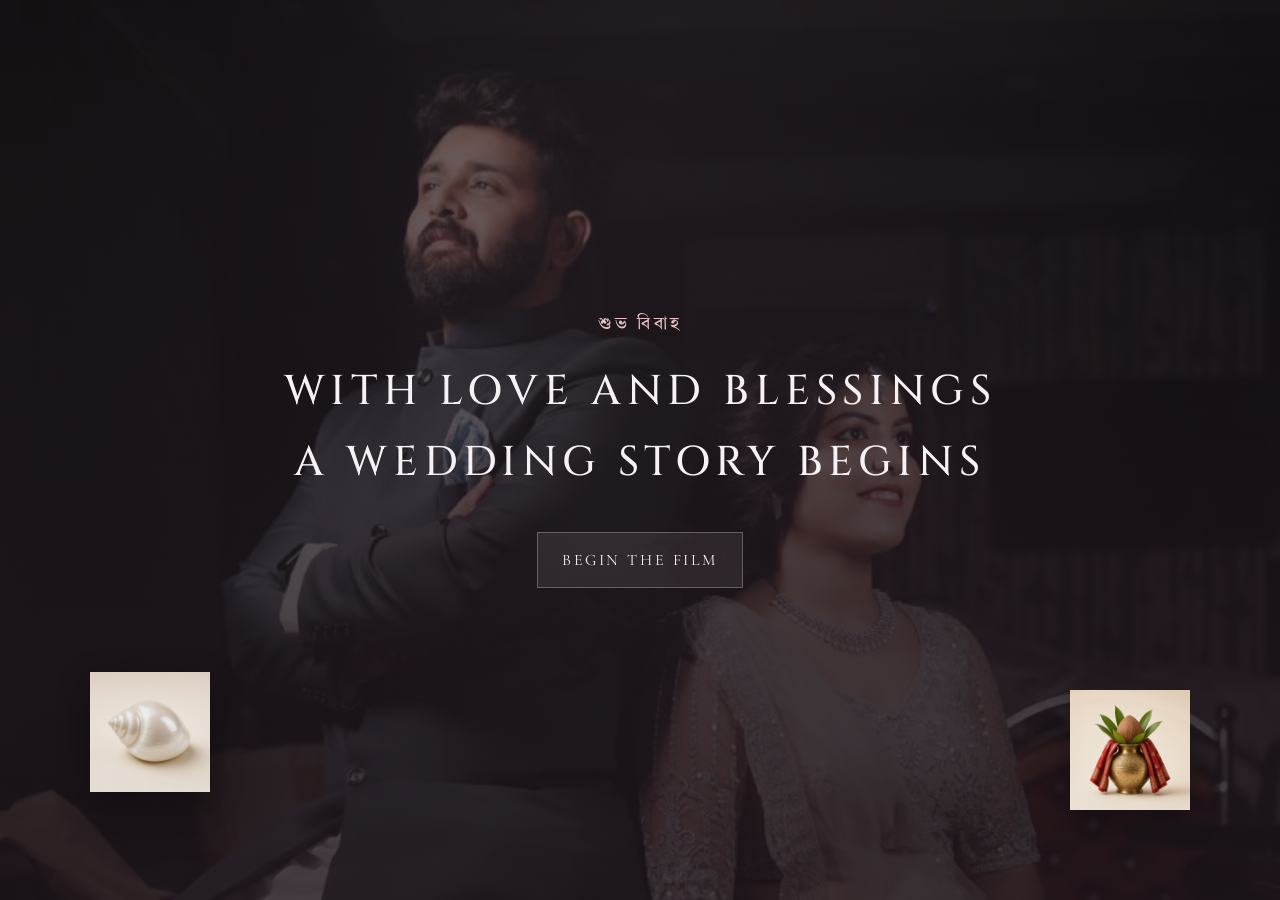
==== index.html @ e7b7a232 "Keep faces clear and start wedding music after the first tap." ====
<!doctype html>
<html lang="bn">
  <head>
    <meta charset="UTF-8" />
    <meta name="viewport" content="width=device-width, initial-scale=1.0" />
    <meta name="theme-color" content="#2a1b28" />
    <title>Wedding Invitation - Sudeshna & Arkit</title>
    <meta
      name="description"
      content="A digital wedding invitation celebrating Sudeshna and Arkit on Saturday, 5 December 2026 at Lalita Banquet, Kolkata."
    />
    <meta property="og:type" content="website" />
    <meta property="og:title" content="Wedding Invitation - Sudeshna & Arkit" />
    <meta
      property="og:description"
      content="A beautiful digital wedding invitation celebrating Sudeshna and Arkit."
    />
    <link rel="canonical" href="https://sudeshna-arkit.vercel.app/" />
    <meta property="og:url" content="https://sudeshna-arkit.vercel.app/" />
    <meta property="og:image" content="https://sudeshna-arkit.vercel.app/assets/og.jpg" />
    <meta property="og:image:width" content="1200" />
    <meta property="og:image:height" content="630" />
    <meta property="og:image:alt" content="Sudeshna and Arkit wedding invitation, 5 December 2026" />
    <meta name="twitter:card" content="summary_large_image" />
    <meta name="twitter:title" content="Wedding Invitation - Sudeshna & Arkit" />
    <meta
      name="twitter:description"
      content="A beautiful digital wedding invitation celebrating Sudeshna and Arkit."
    />
    <meta name="twitter:image" content="https://sudeshna-arkit.vercel.app/assets/og.jpg" />
    <link rel="icon" href="assets/favicon.svg" type="image/svg+xml" />
    <link rel="apple-touch-icon" href="assets/og.jpg" />
    <link rel="preload" href="assets/couple-formal.jpeg" as="image" />
    <link rel="stylesheet" href="styles.css" />
  </head>
  <body>
    <a class="skip-link" href="#downloads">Skip to downloads</a>

    <div class="grain" aria-hidden="true"></div>

    <section class="gate" id="gate" aria-label="Open the wedding invitation">
      <div class="gate-veil" aria-hidden="true"></div>
      <img class="gate-motif gate-shankha" src="assets/motif-shankha.png" alt="" />
      <img class="gate-motif gate-kalash" src="assets/motif-kalash.png" alt="" />
      <div class="gate-copy">
        <p class="whisper">শুভ বিবাহ</p>
        <p class="gate-line" id="gate-line-1">With love and blessings</p>
        <p class="gate-line" id="gate-line-2">A wedding story begins</p>
        <button class="seal" id="enter" type="button">
          <span>Begin the film</span>
        </button>
      </div>
    </section>

    <div class="music-dock" id="music-dock" hidden>
      <div class="music-screen" aria-hidden="true">
        <div id="yt-audio"></div>
        <div class="music-cover">
          <img src="assets/motif-shankha.png" alt="" />
          <span>Wedding music</span>
        </div>
      </div>
      <button class="music-toggle" id="music-toggle" type="button">Music on</button>
    </div>

    <main id="story" hidden>
      <section class="film" id="film" aria-label="Wedding cinema">
        <img class="film-alpana film-alpana-l" src="assets/motif-alpana.png" alt="" />
        <img class="film-alpana film-alpana-r" src="assets/motif-alpana.png" alt="" />

        <article class="shot" data-duration="6500">
          <div class="shot-media focus-faces">
            <img src="assets/couple-formal.jpeg" alt="Sudeshna and Arkit in a formal portrait" />
            <span class="gloss" aria-hidden="true"></span>
          </div>
          <aside class="caption">
            <p class="reveal kicker">শুভ বিবাহ</p>
            <p class="reveal delay-1 display-venue">A wedding story</p>
          </aside>
        </article>

        <article class="shot" data-duration="7000">
          <div class="shot-media focus-faces ken-left">
            <img src="assets/couple-formal.jpeg" alt="The bride Sudeshna" />
            <span class="gloss" aria-hidden="true"></span>
          </div>
          <aside class="caption">
            <p class="reveal kicker">The bride</p>
            <p class="reveal delay-1 script-line">Sudeshna</p>
            <p class="reveal delay-2 bn-name">কন্যা · সুদেষ্ণা</p>
          </aside>
        </article>

        <article class="shot" data-duration="7000">
          <div class="shot-media focus-faces ken-right">
            <img src="assets/couple-formal.jpeg" alt="The groom Arkit" />
            <span class="gloss" aria-hidden="true"></span>
          </div>
          <aside class="caption">
            <img class="caption-motif" src="assets/motif-topor.png" alt="" />
            <p class="reveal kicker">The groom</p>
            <p class="reveal delay-1 script-line">Arkit</p>
            <p class="reveal delay-2 bn-name">বর · আরকিত</p>
          </aside>
        </article>

        <article class="shot" data-duration="7500">
          <div class="shot-media focus-hands ken-up">
            <img src="assets/rings.jpeg" alt="Sudeshna and Arkit holding their rings" />
            <span class="gloss" aria-hidden="true"></span>
          </div>
          <aside class="caption">
            <p class="reveal kicker">Parents of the bride</p>
            <p class="reveal delay-1 cast-name">Mr. Sukhen Dutta</p>
            <p class="reveal delay-2 cast-name">Mrs. Krishna Dutta</p>
            <p class="reveal delay-3 bn-name">কন্যার পিতামাতা · শ্রী সুখেন দত্ত ও শ্রীমতি কৃষ্ণা দত্ত</p>
          </aside>
        </article>

        <article class="shot" data-duration="7500">
          <div class="shot-media focus-pair">
            <img src="assets/couple-palace.jpeg" alt="Sudeshna and Arkit at Mysore Palace" />
            <span class="gloss" aria-hidden="true"></span>
          </div>
          <aside class="caption">
            <p class="reveal kicker">Parents of the groom</p>
            <p class="reveal delay-1 cast-name">Mr. Swapan Kumar Bhandari</p>
            <p class="reveal delay-2 cast-name">Mrs. Sima Bhandari</p>
            <p class="reveal delay-3 bn-name">বরের পিতামাতা · শ্রী স্বপন কুমার ভাণ্ডারী ও শ্রীমতি সীমা ভাণ্ডারী</p>
          </aside>
        </article>

        <article class="shot" data-duration="7000">
          <div class="shot-media focus-hands ken-left">
            <img src="assets/rings.jpeg" alt="Wedding rings" />
            <span class="gloss" aria-hidden="true"></span>
          </div>
          <aside class="caption">
            <p class="reveal kicker">Wedding invitation</p>
            <p class="reveal delay-1 script-line">Sudeshna</p>
            <p class="reveal delay-2 soft-amp">weds</p>
            <p class="reveal delay-3 script-line">Arkit</p>
          </aside>
        </article>

        <article class="shot" data-duration="6500">
          <div class="shot-media focus-pair ken-up">
            <img src="assets/couple-palace.jpeg" alt="Sudeshna and Arkit" />
            <span class="gloss" aria-hidden="true"></span>
          </div>
          <aside class="caption">
            <p class="reveal display-date">5 December 2026</p>
            <p class="reveal delay-1 day-time">Saturday · 7 PM onwards</p>
            <p class="reveal delay-2 bn-name">শনিবার · সন্ধ্যা ৭টা হইতে</p>
          </aside>
        </article>

        <article class="shot" data-duration="6500">
          <div class="shot-media focus-pair ken-right">
            <img src="assets/couple-payana.jpeg" alt="Sudeshna and Arkit at Payana" />
            <span class="gloss" aria-hidden="true"></span>
          </div>
          <aside class="caption">
            <p class="reveal display-venue">Lalita Banquet</p>
            <p class="reveal delay-1 bn-name">ললিতা ব্যাংকোয়েট</p>
            <p class="reveal delay-2 address">97, Keshab Chandra Sen Street, Kolkata 700009</p>
          </aside>
        </article>

        <article class="shot" data-duration="6500">
          <div class="shot-media focus-faces">
            <img src="assets/couple-formal.jpeg" alt="Sudeshna and Arkit" />
            <span class="gloss" aria-hidden="true"></span>
          </div>
          <aside class="caption">
            <p class="reveal script-line">Sudeshna &amp; Arkit</p>
            <p class="reveal delay-1 kicker">With love and blessings</p>
          </aside>
        </article>
      </section>

      <section class="motifs" aria-label="Bengali wedding symbols">
        <figure>
          <img src="assets/motif-kalash.png" alt="Wedding kalash" />
          <figcaption>ঘট</figcaption>
        </figure>
        <figure>
          <img src="assets/motif-topor.png" alt="Groom topor" />
          <figcaption>টোপর</figcaption>
        </figure>
        <figure>
          <img src="assets/motif-shankha.png" alt="Shankha" />
          <figcaption>শঙ্খ ও উলু</figcaption>
        </figure>
        <figure>
          <img src="assets/motif-alpana.png" alt="Alpana" />
          <figcaption>আলপনা</figcaption>
        </figure>
      </section>

      <section class="card-scene" id="invitation-bn">
        <div class="paper">
          <img class="banarasi banarasi-top" src="assets/motif-banarasi.png" alt="" />
          <img class="banarasi banarasi-bottom" src="assets/motif-banarasi.png" alt="" />
          <img class="flora flora-tl" src="assets/motif-alpana.png" alt="" />
          <img class="flora flora-tr" src="assets/motif-alpana.png" alt="" />
          <img class="paper-kalash" src="assets/motif-kalash.png" alt="" />
          <p class="paper-kicker">সস্নেহ নিমন্ত্রণ</p>
          <p class="paper-script">সুদেষ্ণা</p>
          <p class="paper-weds">এবং</p>
          <p class="paper-script">আরকিত</p>
          <img class="flora-break" src="assets/floral-divider.png" alt="" />
          <p class="paper-line">শ্রী সুখেন দত্ত ও শ্রীমতি কৃষ্ণা দত্ত তাঁহাদের কন্যার শুভ বিবাহে</p>
          <p class="paper-date">৫ ডিসেম্বর ২০২৬</p>
          <p class="paper-meta">শনিবার · সন্ধ্যা ৭টা হইতে</p>
          <p class="paper-venue">ললিতা ব্যাংকোয়েট</p>
          <address class="paper-address">
            ৯৭, কেশব চন্দ্র সেন স্ট্রিট<br />
            কলকাতা ৭০০০০৯
          </address>
        </div>
      </section>

      <section class="card-scene card-scene-en" id="invitation">
        <div class="paper">
          <img class="banarasi banarasi-top" src="assets/motif-banarasi.png" alt="" />
          <img class="banarasi banarasi-bottom" src="assets/motif-banarasi.png" alt="" />
          <img class="flora flora-tl" src="assets/motif-alpana.png" alt="" />
          <img class="flora flora-tr" src="assets/motif-alpana.png" alt="" />
          <img class="paper-kalash" src="assets/motif-kalash.png" alt="" />
          <p class="paper-kicker">Wedding invitation</p>
          <p class="paper-script">Sudeshna</p>
          <p class="paper-weds">weds</p>
          <p class="paper-script">Arkit</p>
          <img class="flora-break" src="assets/floral-divider.png" alt="" />
          <p class="paper-line">Mr. Sukhen Dutta and Mrs. Krishna Dutta request the pleasure of your presence</p>
          <p class="paper-date">5 December 2026</p>
          <p class="paper-meta">Saturday · 7 PM onwards</p>
          <p class="paper-venue">Lalita Banquet</p>
          <address class="paper-address">
            97, Keshab Chandra Sen Street<br />
            Kolkata 700009<br />
            <span>Keshab Chandra Sen Street and Amherst Street Crossing</span>
          </address>
        </div>
      </section>

      <section class="family" id="family">
        <p class="family-lead">
          Mr. Sukhen Dutta and Mrs. Krishna Dutta cordially request the pleasure of your gracious presence and blessings on the auspicious occasion of the wedding ceremony of their daughter
        </p>
        <p class="family-names">Sudeshna</p>
        <p class="family-with">with</p>
        <p class="family-names">Arkit</p>
        <p class="family-parents">son of Mr. Swapan Kumar Bhandari and Mrs. Sima Bhandari</p>
        <div class="family-contacts">
          <a href="tel:+919830576245">9830576245</a>
          <a href="tel:+916291939895">6291939895</a>
        </div>
        <a
          class="map-link"
          href="https://www.google.com/maps/search/?api=1&query=Lalita+Banquet%2C+97+Keshab+Chandra+Sen+Street%2C+Kolkata+700009"
          target="_blank"
          rel="noreferrer"
        >
          Open directions
        </a>
      </section>

      <section class="closing" id="downloads">
        <p class="whisper">আপনাদের আশীর্বাদই আমাদের প্রার্থনা</p>
        <h2>Sudeshna &amp; Arkit</h2>
        <p class="closing-line">With love and blessings</p>
        <div class="download-row">
          <button class="seal" id="download-pdf" type="button"><span>Download PDF card</span></button>
          <button class="seal seal-solid" id="download-mp4" type="button"><span>Download MP4 film</span></button>
        </div>
        <p class="status" id="download-status" aria-live="polite"></p>
      </section>
    </main>

    <script src="config.js"></script>
    <script src="app.js"></script>
    <script src="https://www.youtube.com/iframe_api"></script>
  </body>
</html>
---- styles.css ----
@font-face {
  font-family: "Cormorant Garamond";
  src: url("assets/fonts/cormorant-400.woff2") format("woff2");
  font-weight: 400;
  font-style: normal;
  font-display: swap;
}

@font-face {
  font-family: "Cormorant Garamond";
  src: url("assets/fonts/cormorant-600.woff2") format("woff2");
  font-weight: 600;
  font-style: normal;
  font-display: swap;
}

@font-face {
  font-family: "Cinzel";
  src: url("assets/fonts/cinzel-500.woff2") format("woff2");
  font-weight: 500;
  font-style: normal;
  font-display: swap;
}

@font-face {
  font-family: "Allura";
  src: url("assets/fonts/allura-400.woff2") format("woff2");
  font-weight: 400;
  font-style: normal;
  font-display: swap;
}

@font-face {
  font-family: "Tiro Bangla";
  src: url("assets/fonts/tiro-bangla.woff2") format("woff2");
  font-weight: 400;
  font-style: normal;
  font-display: swap;
}

:root {
  --ivory: #f7f1f6;
  --paper: #fbf6f8;
  --lilac: #c4a8c2;
  --plum: #2a1b28;
  --ink: #3a2438;
  --rose: #8d5968;
  --mist: #efe2ec;
  --gold: #c4a26a;
  --serif: "Cormorant Garamond", "Palatino Linotype", Palatino, serif;
  --display: "Cinzel", var(--serif);
  --script: "Allura", "Segoe Script", cursive;
  --bengali: "Tiro Bangla", "Nirmala UI", "Noto Serif Bengali", serif;
  --ease: cubic-bezier(0.22, 1, 0.36, 1);
}

* { box-sizing: border-box; }

html { scroll-behavior: smooth; }

body {
  margin: 0;
  background: var(--plum);
  color: var(--ivory);
  font-family: var(--serif);
  line-height: 1.5;
}

img { max-width: 100%; }

button { font: inherit; }

.skip-link {
  position: fixed;
  z-index: 40;
  top: 1rem;
  left: 1rem;
  transform: translateY(-180%);
  padding: 0.6rem 0.9rem;
  background: var(--paper);
  color: var(--plum);
}

.skip-link:focus { transform: none; }

.music-dock {
  position: fixed;
  z-index: 22;
  left: 1rem;
  bottom: 1rem;
  width: 13.75rem;
}

.music-screen {
  position: relative;
  height: 4.6rem;
  overflow: hidden;
  background: #160f15;
}

.music-screen iframe,
#yt-audio {
  width: 220px;
  height: 124px;
}

.music-cover {
  position: absolute;
  inset: 0;
  display: flex;
  align-items: center;
  gap: 0.55rem;
  padding: 0 0.8rem;
  background: #21151f;
  color: var(--ivory);
  font-family: var(--display);
  font-size: 0.62rem;
  letter-spacing: 0.14em;
  text-transform: uppercase;
}

.music-cover img { width: 1.7rem; }

.film::before,
.film::after {
  position: absolute;
  z-index: 3;
  right: 0;
  left: 0;
  height: 4vh;
  background: #110b10;
  content: "";
}

.film::before { top: 0; }
.film::after { display: none; }

.film-alpana {
  position: absolute;
  z-index: 4;
  top: 4vh;
  width: min(22vw, 8.5rem);
  opacity: 0.55;
  pointer-events: none;
}

.film-alpana-l { left: 0; }
.film-alpana-r { right: 0; transform: scaleX(-1); }

.grain {
  position: fixed;
  z-index: 16;
  inset: 0;
  pointer-events: none;
  opacity: 0.07;
  background-image: url("data:image/svg+xml,%3Csvg viewBox='0 0 180 180' xmlns='http://www.w3.org/2000/svg'%3E%3Cfilter id='n'%3E%3CfeTurbulence type='fractalNoise' baseFrequency='.85' numOctaves='3' stitchTiles='stitch'/%3E%3C/filter%3E%3Crect width='100%25' height='100%25' filter='url(%23n)'/%3E%3C/svg%3E");
}

.gate {
  position: fixed;
  inset: 0;
  z-index: 30;
  display: grid;
  place-items: center;
  overflow: hidden;
  background: #21151f;
}

.gate-veil {
  position: absolute;
  inset: 0;
  background:
    radial-gradient(ellipse at 50% 20%, rgb(196 168 194 / 0.16), transparent 36rem),
    url("assets/couple-formal.jpeg") center 18% / cover no-repeat;
  filter: saturate(0.7);
  transform: scale(1.08);
  animation: gate-drift 22s var(--ease) infinite alternate;
}

.gate-veil::after {
  position: absolute;
  inset: 0;
  background: linear-gradient(180deg, rgb(33 21 31 / 0.55), rgb(33 21 31 / 0.82) 70%);
  content: "";
}

.gate-copy {
  position: relative;
  z-index: 1;
  padding: 2rem 1.25rem;
  text-align: center;
}

.whisper {
  margin: 0 0 1.4rem;
  color: #e7c3c8;
  font-family: var(--bengali);
  font-size: 1.05rem;
  letter-spacing: 0.18em;
}

.gate-line {
  margin: 0;
  opacity: 0;
  font-family: var(--display);
  font-size: clamp(1.35rem, 5vw, 2.6rem);
  font-weight: 500;
  letter-spacing: 0.14em;
  text-transform: uppercase;
  transform: translateY(18px);
  animation: rise 1.6s var(--ease) forwards;
}

.gate-motif {
  position: absolute;
  z-index: 1;
  width: min(18vw, 7.5rem);
  opacity: 0.92;
  filter: drop-shadow(0 10px 18px rgb(0 0 0 / 0.35));
}

.gate-shankha { left: 7%; bottom: 12%; }
.gate-kalash { right: 7%; bottom: 10%; }

#gate-line-2 {
  margin-top: 0.55rem;
  animation-delay: 0.7s;
}

.seal {
  display: inline-flex;
  margin-top: 2.4rem;
  padding: 0.95rem 1.5rem;
  border: 1px solid rgb(247 241 246 / 0.28);
  background: rgb(247 241 246 / 0.08);
  color: var(--ivory);
  cursor: pointer;
  letter-spacing: 0.16em;
  text-transform: uppercase;
  transition: transform 280ms var(--ease), background 280ms var(--ease);
}

.seal:hover { background: rgb(247 241 246 / 0.16); transform: translateY(-2px); }
.seal:active { transform: scale(0.98); }

.gate.is-away {
  pointer-events: none;
  animation: fade-out 900ms var(--ease) forwards;
}

.music-toggle {
  width: 100%;
  border: 1px solid rgb(196 162 106 / 0.35);
  border-top: 0;
  background: #2a1b28;
  color: var(--ivory);
  cursor: pointer;
  font-family: var(--display);
  font-size: 0.68rem;
  letter-spacing: 0.14em;
  padding: 0.55rem 0.75rem;
  text-transform: uppercase;
}

.film {
  position: relative;
  min-height: 100dvh;
  overflow: hidden;
  background: #110b10;
}

.shot {
  position: absolute;
  inset: 0;
  display: flex;
  flex-direction: column;
  opacity: 0;
  visibility: hidden;
  transition: opacity 1.1s var(--ease), visibility 1.1s var(--ease);
}

.shot.is-on {
  opacity: 1;
  visibility: visible;
}

.shot-media {
  position: relative;
  flex: 1 1 auto;
  min-height: 0;
}

.shot-media img {
  position: absolute;
  inset: 0;
  width: 100%;
  height: 100%;
}

.shot-media img {
  object-fit: cover;
  transform: scale(1.06);
  filter: contrast(1.12) saturate(1.18) brightness(1.06);
}

.focus-faces img { object-position: center 12%; }
.focus-pair img { object-position: center 18%; }
.focus-hands img { object-position: center 42%; }

.shot.is-on .shot-media img {
  animation: ken 9s var(--ease) forwards;
}

.shot.is-on .ken-left img { animation-name: ken-left; }
.shot.is-on .ken-right img { animation-name: ken-right; }
.shot.is-on .ken-up img { animation-name: ken-up; }

.gloss {
  position: absolute;
  inset: 0;
  pointer-events: none;
  background:
    linear-gradient(180deg, rgb(255 255 255 / 0.16), transparent 28%, transparent 58%, rgb(12 6 10 / 0.55)),
    linear-gradient(115deg, transparent 38%, rgb(255 255 255 / 0.2) 47%, transparent 56%);
  mix-blend-mode: soft-light;
}

.shot.is-on .gloss {
  animation: sheen 7s var(--ease) both;
}

.caption {
  position: relative;
  z-index: 5;
  flex: 0 0 auto;
  width: 100%;
  max-width: none;
  margin: 0;
  padding: 1rem 1.25rem 1.2rem;
  border: 0;
  border-top: 1px solid rgb(196 162 106 / 0.35);
  background: #140d12;
  text-align: center;
}

.caption-motif {
  display: block;
  width: 3.2rem;
  margin: 0 auto 0.35rem;
}

.kicker,
.day-time,
.address,
.soft-amp {
  margin: 0;
  letter-spacing: 0.22em;
  text-transform: uppercase;
}

.kicker {
  font-family: var(--display);
  font-size: 0.68rem;
  color: var(--gold);
}
.soft-amp { margin: 0.4rem 0; font-size: 0.8rem; color: #e7c3c8; }
.day-time { margin-top: 0.55rem; font-size: 1rem; }
.address { margin-top: 0.4rem; font-size: 0.95rem; }

.names {
  display: grid;
  gap: 0.15rem;
  margin: 0.8rem 0 0;
  font-weight: 400;
  line-height: 1.15;
}

.names i {
  color: #e7c3c8;
  font-style: normal;
  font-size: 1.4rem;
}

.script,
.script-line {
  font-family: var(--script);
  font-size: clamp(2.4rem, 8vw, 4.2rem);
  letter-spacing: 0.02em;
  line-height: 1.15;
}

.script-line { margin: 0.15rem 0 0; }

.bn-name {
  margin: 0.45rem 0 0;
  font-family: var(--bengali);
  font-size: clamp(1.1rem, 3vw, 1.45rem);
  letter-spacing: 0.06em;
}

.cast-name {
  margin: 0.35rem 0 0;
  font-family: var(--display);
  font-size: clamp(1rem, 2.8vw, 1.35rem);
  letter-spacing: 0.04em;
}

.card-scene-en { padding-top: 0; }

.download-row {
  display: flex;
  flex-wrap: wrap;
  justify-content: center;
  gap: 0.8rem;
}

.seal-solid {
  background: var(--ivory);
  color: var(--plum);
  border-color: var(--ivory);
}

.letter {
  display: inline-block;
  opacity: 0;
  filter: blur(8px);
  transform: translateY(12px);
}

.shot.is-on .letter {
  animation: letter-in 900ms var(--ease) forwards;
}

.display-date,
.display-venue {
  margin: 0;
  font-family: var(--display);
  font-size: clamp(1.35rem, 4.4vw, 2.15rem);
  letter-spacing: 0.14em;
  text-transform: uppercase;
}

.motifs {
  display: grid;
  grid-template-columns: repeat(4, minmax(0, 1fr));
  gap: 1rem;
  max-width: 52rem;
  margin: 0 auto;
  padding: 3rem 1.25rem 1rem;
  background: var(--ivory);
  text-align: center;
}

.motifs figure { margin: 0; }
.motifs img { width: min(100%, 7.5rem); filter: drop-shadow(0 10px 16px rgb(58 36 56 / 0.12)); }
.motifs figcaption {
  margin-top: 0.4rem;
  font-family: var(--bengali);
  color: var(--ink);
}

.reveal {
  opacity: 0;
  filter: blur(10px);
  transform: translateY(22px) scale(0.98);
}

.shot.is-on .reveal {
  animation: text-in 1.15s var(--ease) forwards;
}

.delay-1 { animation-delay: 0.45s !important; }
.delay-2 { animation-delay: 0.85s !important; }
.delay-3 { animation-delay: 1.2s !important; }

.card-scene {
  display: grid;
  place-items: center;
  padding: 5rem 1rem;
  background:
    radial-gradient(circle at 20% 0%, rgb(196 168 194 / 0.22), transparent 24rem),
    var(--ivory);
}

.paper {
  position: relative;
  width: min(42rem, 100%);
  overflow: hidden;
  padding: clamp(5.2rem, 10vw, 6.8rem) 1.6rem 4.4rem;
  border: 1px solid rgb(196 162 106 / 0.45);
  background: var(--paper);
  box-shadow: 0 30px 80px rgb(42 27 40 / 0.12);
  color: var(--ink);
  text-align: center;
}

.banarasi {
  position: absolute;
  right: 0;
  left: 0;
  height: 2.4rem;
  object-fit: cover;
  pointer-events: none;
}

.banarasi-top { top: 0; }
.banarasi-bottom { bottom: 0; transform: scaleY(-1); }

.paper-kalash {
  display: block;
  width: 4.4rem;
  margin: 0.2rem auto 0.6rem;
}

.flora {
  position: absolute;
  width: min(38vw, 13rem);
  opacity: 0.92;
  pointer-events: none;
}

.flora-tl { top: 0; left: 0; }
.flora-tr { top: 0; right: 0; transform: scaleX(-1); }
.flora-bl { bottom: 0; left: 0; transform: scaleY(-1); }
.flora-br { right: 0; bottom: 0; transform: scale(-1); }

.flora-break {
  display: block;
  width: min(18rem, 70%);
  margin: 1.1rem auto 1.4rem;
}

.paper-kicker,
.paper-weds,
.paper-line,
.paper-meta {
  margin: 0;
  letter-spacing: 0.22em;
  text-transform: uppercase;
}

.paper-kicker {
  color: var(--rose);
  font-family: var(--bengali);
  font-size: 1rem;
  letter-spacing: 0.12em;
  text-transform: none;
}
.paper-script {
  margin: 0.35rem 0 0;
  font-family: var(--bengali);
  font-size: clamp(2.4rem, 8vw, 3.8rem);
  line-height: 1.2;
}

.card-scene-en .paper-kicker,
.card-scene-en .paper-script {
  font-family: var(--display);
}

.card-scene-en .paper-script {
  font-family: var(--script);
  font-size: clamp(3rem, 10vw, 4.8rem);
}
.paper-weds { margin: 0.2rem 0; color: var(--rose); font-size: 0.78rem; }
.paper-line { color: #6d5368; font-size: 0.78rem; }
.paper-date {
  margin: 1.3rem 0 0.35rem;
  font-size: clamp(1.5rem, 4vw, 2.1rem);
  letter-spacing: 0.16em;
  text-transform: uppercase;
}
.paper-meta { color: #6d5368; font-size: 0.82rem; }
.paper-venue {
  margin: 1.6rem 0 0.35rem;
  font-size: clamp(1.6rem, 4vw, 2.2rem);
}
.paper-address {
  margin: 0;
  color: #6d5368;
  font-style: normal;
  font-size: 1rem;
}
.paper-address span { display: block; margin-top: 0.35rem; font-size: 0.85rem; }

#invitation-bn .paper-line,
#invitation-bn .paper-date,
#invitation-bn .paper-meta,
#invitation-bn .paper-venue,
#invitation-bn .paper-address {
  font-family: var(--bengali);
  letter-spacing: 0.03em;
  text-transform: none;
}

.family,
.closing {
  padding: 5.5rem 1.25rem;
  text-align: center;
}

.family {
  background: #f3e8f0;
  color: var(--ink);
}

.family-lead,
.family-parents {
  max-width: 38rem;
  margin: 0 auto;
  color: #5c4458;
  font-size: 1.12rem;
}

.family-names {
  margin: 1rem 0 0;
  font-family: var(--script);
  font-size: clamp(2.8rem, 8vw, 4.4rem);
}

.family-with {
  margin: 0.2rem 0 0;
  letter-spacing: 0.2em;
  text-transform: uppercase;
  font-size: 0.78rem;
  color: var(--rose);
}

.family-parents { margin-top: 1.1rem; }

.family-contacts {
  display: flex;
  justify-content: center;
  gap: 1.4rem;
  margin-top: 1.8rem;
}

.family-contacts a,
.map-link {
  color: var(--ink);
  letter-spacing: 0.08em;
}

.map-link { display: inline-block; margin-top: 1.1rem; }

.closing {
  min-height: 70dvh;
  background: #21151f;
}

.closing h2 {
  margin: 0.4rem 0 0.6rem;
  font-family: var(--script);
  font-size: clamp(3rem, 10vw, 5rem);
  font-weight: 400;
}

.closing-line {
  letter-spacing: 0.2em;
  text-transform: uppercase;
  font-size: 0.8rem;
  color: #e7c3c8;
}

.status {
  min-height: 1.2rem;
  color: rgb(247 241 246 / 0.62);
  font-size: 0.85rem;
}

@keyframes rise {
  to { opacity: 1; transform: none; }
}

@keyframes fade-out {
  to { opacity: 0; visibility: hidden; }
}

@keyframes gate-drift {
  to { transform: scale(1.16) translate3d(0, -2%, 0); }
}

@keyframes ken {
  to { transform: scale(1.2) translate3d(0, -3%, 0); }
}

@keyframes ken-left {
  to { transform: scale(1.18) translate3d(-4%, 0, 0); }
}

@keyframes ken-right {
  to { transform: scale(1.18) translate3d(4%, 0, 0); }
}

@keyframes ken-up {
  to { transform: scale(1.16) translate3d(0, -3%, 0); }
}

@keyframes sheen {
  from { opacity: 0.55; }
  to { opacity: 1; }
}

@keyframes text-in {
  to { opacity: 1; filter: none; transform: none; }
}

@keyframes letter-in {
  to { opacity: 1; filter: none; transform: none; }
}

@media (max-width: 720px) {
  .caption { padding: 0.85rem 0.9rem; }
  .music-dock { left: 0.7rem; bottom: 0.7rem; width: 12rem; }
  .script-line { font-size: clamp(2rem, 10vw, 3rem); }
  .motifs { grid-template-columns: repeat(2, minmax(0, 1fr)); }
  .paper { padding-top: 4.6rem; }
  .family-contacts { flex-direction: column; gap: 0.45rem; }
  .gate-motif { width: 4.6rem; }
}

@media (prefers-reduced-motion: reduce) {
  *, *::before, *::after {
    animation: none !important;
    transition: none !important;
  }
  .reveal, .gate-line, .letter { opacity: 1; filter: none; transform: none; }
  .shot-media img { transform: none; }
}
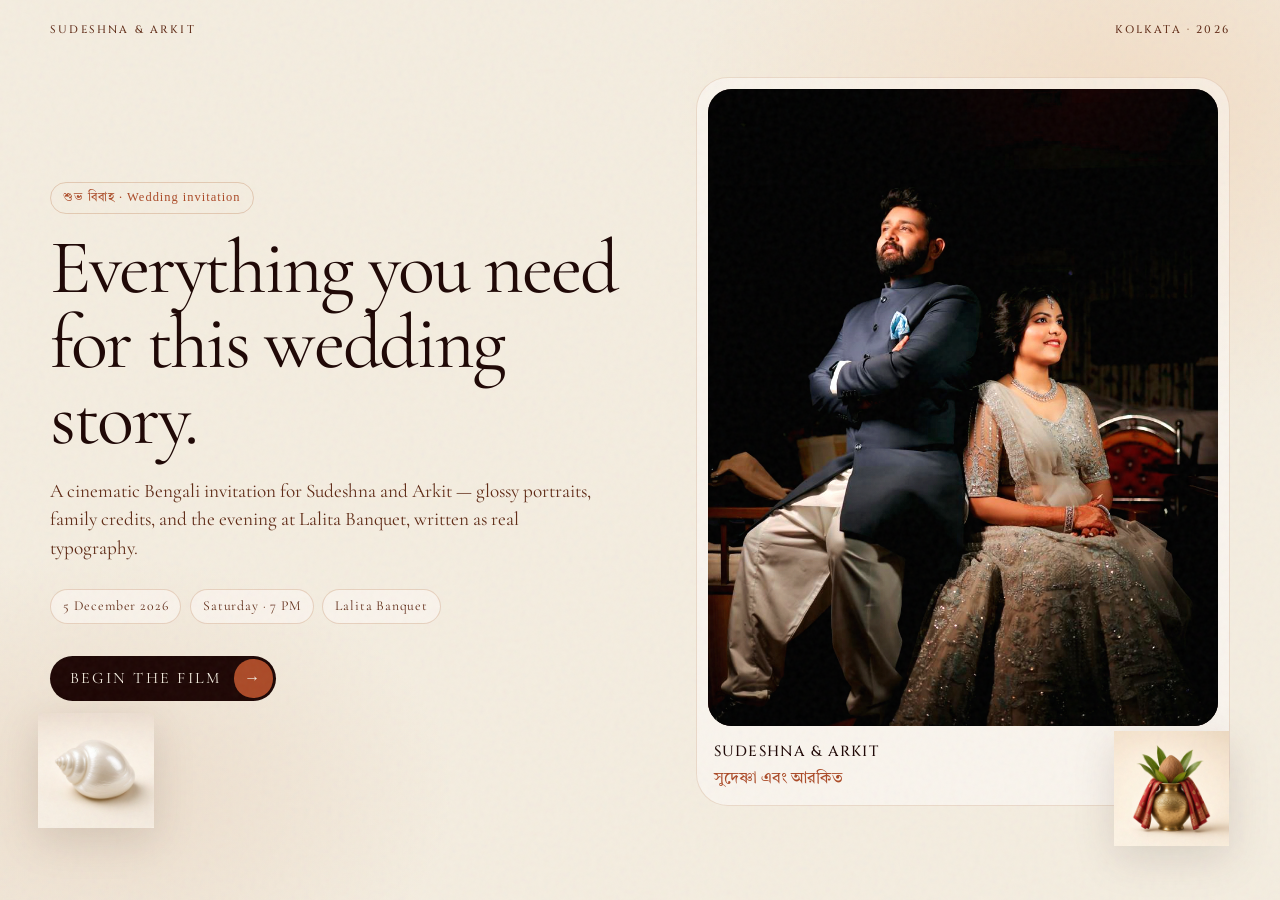
==== commit c36a6d34: "﻿Restore the bilingual invitation PDF from the couple photos and card wording. The site now uses the" ====
--- a/index.html
+++ b/index.html
@@ -3,31 +3,31 @@
   <head>
     <meta charset="UTF-8" />
     <meta name="viewport" content="width=device-width, initial-scale=1.0" />
-    <meta name="theme-color" content="#2a1b28" />
-    <title>Wedding Invitation - Sudeshna & Arkit</title>
+    <meta name="theme-color" content="#1D0604" />
+    <title>Wedding Invitation — Sudeshna & Arkit</title>
     <meta
       name="description"
       content="A digital wedding invitation celebrating Sudeshna and Arkit on Saturday, 5 December 2026 at Lalita Banquet, Kolkata."
     />
     <meta property="og:type" content="website" />
-    <meta property="og:title" content="Wedding Invitation - Sudeshna & Arkit" />
+    <meta property="og:title" content="Wedding Invitation — Sudeshna & Arkit" />
     <meta
       property="og:description"
-      content="A beautiful digital wedding invitation celebrating Sudeshna and Arkit."
+      content="Sudeshna weds Arkit. Saturday, 5 December 2026, 7 PM onwards at Lalita Banquet, Kolkata."
     />
     <link rel="canonical" href="https://sudeshna-arkit.vercel.app/" />
     <meta property="og:url" content="https://sudeshna-arkit.vercel.app/" />
-    <meta property="og:image" content="https://sudeshna-arkit.vercel.app/assets/og.jpg" />
+    <meta property="og:image" content="https://sudeshna-arkit.vercel.app/assets/og.jpg?v=3" />
     <meta property="og:image:width" content="1200" />
     <meta property="og:image:height" content="630" />
     <meta property="og:image:alt" content="Sudeshna and Arkit wedding invitation, 5 December 2026" />
     <meta name="twitter:card" content="summary_large_image" />
-    <meta name="twitter:title" content="Wedding Invitation - Sudeshna & Arkit" />
+    <meta name="twitter:title" content="Wedding Invitation — Sudeshna & Arkit" />
     <meta
       name="twitter:description"
-      content="A beautiful digital wedding invitation celebrating Sudeshna and Arkit."
+      content="Sudeshna weds Arkit. Saturday, 5 December 2026 at Lalita Banquet, Kolkata."
     />
-    <meta name="twitter:image" content="https://sudeshna-arkit.vercel.app/assets/og.jpg" />
+    <meta name="twitter:image" content="https://sudeshna-arkit.vercel.app/assets/og.jpg?v=3" />
     <link rel="icon" href="assets/favicon.svg" type="image/svg+xml" />
     <link rel="apple-touch-icon" href="assets/og.jpg" />
     <link rel="preload" href="assets/couple-formal.jpeg" as="image" />
@@ -35,30 +35,68 @@
   </head>
   <body>
     <a class="skip-link" href="#downloads">Skip to downloads</a>
-
     <div class="grain" aria-hidden="true"></div>
 
+    <nav class="island" id="island" hidden>
+      <a class="island-mark" href="#story">S <i>&amp;</i> A</a>
+      <div class="island-links">
+        <a href="#film">Film</a>
+        <a href="#moments">Moments</a>
+        <a href="#invitation-bn">Invitation</a>
+        <a href="#family">Family</a>
+        <a href="#downloads">Gifts</a>
+      </div>
+    </nav>
+
     <section class="gate" id="gate" aria-label="Open the wedding invitation">
-      <div class="gate-veil" aria-hidden="true"></div>
-      <img class="gate-motif gate-shankha" src="assets/motif-shankha.png" alt="" />
-      <img class="gate-motif gate-kalash" src="assets/motif-kalash.png" alt="" />
-      <div class="gate-copy">
-        <p class="whisper">শুভ বিবাহ</p>
-        <p class="gate-line" id="gate-line-1">With love and blessings</p>
-        <p class="gate-line" id="gate-line-2">A wedding story begins</p>
-        <button class="seal" id="enter" type="button">
-          <span>Begin the film</span>
-        </button>
+      <div class="gate-shell">
+        <header class="gate-brand">
+          <span>Sudeshna &amp; Arkit</span>
+          <span>Kolkata · 2026</span>
+        </header>
+
+        <div class="gate-grid">
+          <div class="gate-copy">
+            <p class="eyebrow">শুভ বিবাহ · Wedding invitation</p>
+            <h1>Everything you need for this wedding story.</h1>
+            <p class="gate-lead">
+              A cinematic Bengali invitation for Sudeshna and Arkit — glossy portraits, family credits, and the
+              evening at Lalita Banquet, written as real typography.
+            </p>
+            <div class="gate-meta">
+              <span>5 December 2026</span>
+              <span>Saturday · 7 PM</span>
+              <span>Lalita Banquet</span>
+            </div>
+            <button class="seal" id="enter" type="button">
+              <span>Begin the film</span>
+              <i aria-hidden="true">→</i>
+            </button>
+          </div>
+
+          <figure class="hero-frame">
+            <div class="hero-bezel">
+              <img src="assets/couple-formal.jpeg" alt="Sudeshna and Arkit in a formal wedding portrait" />
+              <span class="gloss" aria-hidden="true"></span>
+            </div>
+            <figcaption>
+              <strong>Sudeshna &amp; Arkit</strong>
+              <em>সুদেষ্ণা এবং আরকিত</em>
+            </figcaption>
+          </figure>
+        </div>
+
+        <div class="gate-ornaments" aria-hidden="true">
+          <img class="gate-motif gate-kalash" src="assets/motif-kalash.png" alt="" />
+          <img class="gate-motif gate-shankha" src="assets/motif-shankha.png" alt="" />
+        </div>
       </div>
     </section>
 
     <div class="music-dock" id="music-dock" hidden>
-      <div class="music-screen" aria-hidden="true">
-        <div id="yt-audio"></div>
-        <div class="music-cover">
-          <img src="assets/motif-shankha.png" alt="" />
-          <span>Wedding music</span>
-        </div>
+      <div class="music-cover">
+        <img src="assets/motif-shankha.png" alt="" />
+        <span>Tumi Amar Chirosathi</span>
       </div>
       <button class="music-toggle" id="music-toggle" type="button">Music on</button>
     </div>
@@ -179,23 +217,86 @@
         </article>
       </section>
 
+      <section class="moments" id="moments">
+        <div class="section-head">
+          <p class="eyebrow">Wedding favourites</p>
+          <h2>Made for moments that matter.</h2>
+        </div>
+        <div class="moment-grid">
+          <figure class="moment-card moment-wide">
+            <div class="photo-bezel">
+              <img src="assets/couple-formal.jpeg" alt="Formal portrait of Sudeshna and Arkit" />
+              <span class="gloss" aria-hidden="true"></span>
+            </div>
+            <figcaption>
+              <span>The couple</span>
+              <strong>A formal portrait</strong>
+              <em>দম্পতি</em>
+            </figcaption>
+          </figure>
+          <figure class="moment-card">
+            <div class="photo-bezel">
+              <img src="assets/couple-palace.jpeg" alt="Sudeshna and Arkit at Mysore Palace" />
+              <span class="gloss" aria-hidden="true"></span>
+            </div>
+            <figcaption>
+              <span>Travel</span>
+              <strong>Palace light</strong>
+              <em>ভ্রমণ</em>
+            </figcaption>
+          </figure>
+          <figure class="moment-card">
+            <div class="photo-bezel">
+              <img src="assets/couple-payana.jpeg" alt="Sudeshna and Arkit smiling together" />
+              <span class="gloss" aria-hidden="true"></span>
+            </div>
+            <figcaption>
+              <span>Together</span>
+              <strong>Payana evening</strong>
+              <em>একসাথে</em>
+            </figcaption>
+          </figure>
+          <figure class="moment-card">
+            <div class="photo-bezel">
+              <img src="assets/rings.jpeg" alt="The couple holding wedding rings" />
+              <span class="gloss" aria-hidden="true"></span>
+            </div>
+            <figcaption>
+              <span>The promise</span>
+              <strong>Rings in hand</strong>
+              <em>অঙ্গীকার</em>
+            </figcaption>
+          </figure>
+        </div>
+      </section>
+
       <section class="motifs" aria-label="Bengali wedding symbols">
-        <figure>
-          <img src="assets/motif-kalash.png" alt="Wedding kalash" />
-          <figcaption>ঘট</figcaption>
-        </figure>
-        <figure>
-          <img src="assets/motif-topor.png" alt="Groom topor" />
-          <figcaption>টোপর</figcaption>
-        </figure>
-        <figure>
-          <img src="assets/motif-shankha.png" alt="Shankha" />
-          <figcaption>শঙ্খ ও উলু</figcaption>
-        </figure>
-        <figure>
-          <img src="assets/motif-alpana.png" alt="Alpana" />
-          <figcaption>আলপনা</figcaption>
-        </figure>
+        <div class="section-head">
+          <p class="eyebrow">Bengali wedding rituals</p>
+          <h2>Shop the feeling, keep the culture.</h2>
+        </div>
+        <div class="motif-row">
+          <figure>
+            <img src="assets/motif-kalash.png" alt="Wedding kalash" />
+            <figcaption>ঘট</figcaption>
+            <span>Kalash</span>
+          </figure>
+          <figure>
+            <img src="assets/motif-topor.png" alt="Groom topor" />
+            <figcaption>টোপর</figcaption>
+            <span>Topor</span>
+          </figure>
+          <figure>
+            <img src="assets/motif-shankha.png" alt="Shankha" />
+            <figcaption>শঙ্খ ও উলু</figcaption>
+            <span>Shankha</span>
+          </figure>
+          <figure>
+            <img src="assets/motif-alpana.png" alt="Alpana" />
+            <figcaption>আলপনা</figcaption>
+            <span>Alpana</span>
+          </figure>
+        </div>
       </section>
 
       <section class="card-scene" id="invitation-bn">
@@ -246,6 +347,7 @@
       </section>
 
       <section class="family" id="family">
+        <p class="eyebrow">The families</p>
         <p class="family-lead">
           Mr. Sukhen Dutta and Mrs. Krishna Dutta cordially request the pleasure of your gracious presence and blessings on the auspicious occasion of the wedding ceremony of their daughter
         </p>
@@ -269,11 +371,11 @@
 
       <section class="closing" id="downloads">
         <p class="whisper">আপনাদের আশীর্বাদই আমাদের প্রার্থনা</p>
-        <h2>Sudeshna &amp; Arkit</h2>
-        <p class="closing-line">With love and blessings</p>
+        <h2>Take a keepsake home.</h2>
+        <p class="closing-line">PDF card · MP4 film with Tumi Amar Chirosathi</p>
         <div class="download-row">
-          <button class="seal" id="download-pdf" type="button"><span>Download PDF card</span></button>
-          <button class="seal seal-solid" id="download-mp4" type="button"><span>Download MP4 film</span></button>
+          <button class="seal" id="download-pdf" type="button"><span>Download PDF card</span><i aria-hidden="true">↓</i></button>
+          <button class="seal seal-solid" id="download-mp4" type="button"><span>Download MP4 film</span><i aria-hidden="true">↓</i></button>
         </div>
         <p class="status" id="download-status" aria-live="polite"></p>
       </section>
@@ -281,6 +383,5 @@
 
     <script src="config.js"></script>
     <script src="app.js"></script>
-    <script src="https://www.youtube.com/iframe_api"></script>
   </body>
 </html>
--- a/styles.css
+++ b/styles.css
@@ -39,19 +39,22 @@
 }
 
 :root {
-  --ivory: #f7f1f6;
-  --paper: #fbf6f8;
-  --lilac: #c4a8c2;
-  --plum: #2a1b28;
-  --ink: #3a2438;
-  --rose: #8d5968;
-  --mist: #efe2ec;
-  --gold: #c4a26a;
+  --ivory: #f4ede0;
+  --peach: #f0d0b0;
+  --paper: #fbf6f0;
+  --ink: #1d0604;
+  --mahogany: #5f2a15;
+  --taupe: #b3a298;
+  --terracotta: #ab4a27;
+  --copper: #c7926c;
+  --sand: #d8b596;
+  --gold: #c7926c;
+  --film: #140806;
   --serif: "Cormorant Garamond", "Palatino Linotype", Palatino, serif;
   --display: "Cinzel", var(--serif);
   --script: "Allura", "Segoe Script", cursive;
   --bengali: "Tiro Bangla", "Nirmala UI", "Noto Serif Bengali", serif;
-  --ease: cubic-bezier(0.22, 1, 0.36, 1);
+  --ease: cubic-bezier(0.32, 0.72, 0, 1);
 }
 
 * { box-sizing: border-box; }
@@ -60,13 +63,13 @@
 
 body {
   margin: 0;
-  background: var(--plum);
-  color: var(--ivory);
+  background: var(--ivory);
+  color: var(--ink);
   font-family: var(--serif);
   line-height: 1.5;
 }
 
-img { max-width: 100%; }
+img { max-width: 100%; display: block; }
 
 button { font: inherit; }
 
@@ -78,10 +81,247 @@
   transform: translateY(-180%);
   padding: 0.6rem 0.9rem;
   background: var(--paper);
-  color: var(--plum);
+  color: var(--ink);
 }
 
 .skip-link:focus { transform: none; }
+
+.island {
+  position: fixed;
+  z-index: 24;
+  top: 1.1rem;
+  left: 50%;
+  display: flex;
+  align-items: center;
+  gap: 1.6rem;
+  width: max-content;
+  max-width: calc(100vw - 1.5rem);
+  padding: 0.55rem 0.7rem 0.55rem 1.1rem;
+  border: 1px solid rgb(199 146 108 / 0.35);
+  border-radius: 999px;
+  background: rgb(251 246 240 / 0.88);
+  box-shadow: 0 18px 40px rgb(29 6 4 / 0.08);
+  transform: translateX(-50%);
+}
+
+.island-mark {
+  color: var(--ink);
+  font-family: var(--display);
+  font-size: 0.72rem;
+  letter-spacing: 0.22em;
+  text-decoration: none;
+  text-transform: uppercase;
+}
+
+.island-mark i {
+  font-family: var(--script);
+  font-style: normal;
+  letter-spacing: 0;
+}
+
+.island-links {
+  display: flex;
+  gap: 0.95rem;
+}
+
+.island-links a {
+  color: var(--mahogany);
+  font-size: 0.92rem;
+  letter-spacing: 0.04em;
+  text-decoration: none;
+}
+
+.grain {
+  position: fixed;
+  z-index: 50;
+  inset: 0;
+  pointer-events: none;
+  opacity: 0.045;
+  background-image: url("data:image/svg+xml,%3Csvg viewBox='0 0 180 180' xmlns='http://www.w3.org/2000/svg'%3E%3Cfilter id='n'%3E%3CfeTurbulence type='fractalNoise' baseFrequency='.85' numOctaves='3' stitchTiles='stitch'/%3E%3C/filter%3E%3Crect width='100%25' height='100%25' filter='url(%23n)'/%3E%3C/svg%3E");
+}
+
+.gate {
+  position: relative;
+  z-index: 30;
+  min-height: 100dvh;
+  overflow: hidden;
+  background:
+    radial-gradient(ellipse at 88% 12%, rgb(240 208 176 / 0.55), transparent 28rem),
+    radial-gradient(ellipse at 8% 88%, rgb(199 146 108 / 0.18), transparent 22rem),
+    var(--ivory);
+}
+
+.gate-shell {
+  width: min(1180px, calc(100% - 2rem));
+  margin: 0 auto;
+  padding: 1.4rem 0 3rem;
+}
+
+.gate-brand {
+  display: flex;
+  justify-content: space-between;
+  margin-bottom: 2.4rem;
+  color: var(--mahogany);
+  font-family: var(--display);
+  font-size: 0.68rem;
+  letter-spacing: 0.2em;
+  text-transform: uppercase;
+}
+
+.gate-grid {
+  display: grid;
+  grid-template-columns: minmax(0, 1.05fr) minmax(0, 0.95fr);
+  gap: 3.5rem;
+  align-items: center;
+}
+
+.eyebrow {
+  display: inline-flex;
+  margin: 0 0 1rem;
+  padding: 0.35rem 0.75rem;
+  border: 1px solid rgb(199 146 108 / 0.4);
+  border-radius: 999px;
+  color: var(--terracotta);
+  font-family: var(--bengali);
+  font-size: 0.78rem;
+  letter-spacing: 0.08em;
+}
+
+.gate-copy h1,
+.section-head h2,
+.closing h2 {
+  margin: 0;
+  font-family: var(--serif);
+  font-size: clamp(2.6rem, 6vw, 5rem);
+  font-weight: 400;
+  line-height: 0.98;
+  letter-spacing: -0.03em;
+}
+
+.gate-lead {
+  max-width: 34rem;
+  margin: 1.3rem 0 0;
+  color: var(--mahogany);
+  font-size: 1.2rem;
+}
+
+.gate-meta {
+  display: flex;
+  flex-wrap: wrap;
+  gap: 0.55rem;
+  margin-top: 1.6rem;
+}
+
+.gate-meta span {
+  padding: 0.4rem 0.75rem;
+  border: 1px solid rgb(199 146 108 / 0.35);
+  border-radius: 999px;
+  background: rgb(251 246 240 / 0.7);
+  color: var(--mahogany);
+  font-size: 0.86rem;
+  letter-spacing: 0.06em;
+}
+
+.hero-frame {
+  margin: 0;
+  padding: 0.7rem;
+  border: 1px solid rgb(199 146 108 / 0.28);
+  border-radius: 2rem;
+  background: rgb(255 255 255 / 0.42);
+}
+
+.hero-bezel,
+.photo-bezel {
+  position: relative;
+  overflow: hidden;
+  border-radius: 1.5rem;
+}
+
+.hero-bezel {
+  aspect-ratio: 4 / 5;
+  background: #1d0604;
+}
+
+.hero-bezel img,
+.photo-bezel img,
+.shot-media img {
+  width: 100%;
+  height: 100%;
+  object-fit: cover;
+  filter: contrast(1.12) saturate(1.16) brightness(1.05);
+}
+
+.hero-bezel img { object-position: center 12%; }
+
+.hero-frame figcaption,
+.moment-card figcaption {
+  padding: 0.95rem 0.35rem 0.2rem;
+  text-align: left;
+}
+
+.hero-frame strong,
+.moment-card strong {
+  display: block;
+  font-family: var(--display);
+  font-size: 0.92rem;
+  font-weight: 500;
+  letter-spacing: 0.08em;
+  text-transform: uppercase;
+}
+
+.hero-frame em,
+.moment-card em {
+  display: block;
+  margin-top: 0.2rem;
+  color: var(--terracotta);
+  font-family: var(--bengali);
+  font-style: normal;
+}
+
+.gate-ornaments { pointer-events: none; }
+
+.gate-motif {
+  position: absolute;
+  width: min(18vw, 7.2rem);
+  filter: drop-shadow(0 12px 20px rgb(29 6 4 / 0.12));
+}
+
+.gate-kalash { right: 4%; bottom: 6%; }
+.gate-shankha { left: 3%; bottom: 8%; }
+
+.seal {
+  display: inline-flex;
+  align-items: center;
+  gap: 0.8rem;
+  margin-top: 2rem;
+  padding: 0.2rem 0.2rem 0.2rem 1.25rem;
+  border: 0;
+  border-radius: 999px;
+  background: var(--ink);
+  color: var(--ivory);
+  cursor: pointer;
+  letter-spacing: 0.14em;
+  text-transform: uppercase;
+  transition: transform 320ms var(--ease), background 320ms var(--ease);
+}
+
+.seal i {
+  display: grid;
+  place-items: center;
+  width: 2.4rem;
+  height: 2.4rem;
+  border-radius: 50%;
+  background: var(--terracotta);
+  font-style: normal;
+}
+
+.seal:hover { transform: translateY(-2px); }
+.seal:active { transform: scale(0.98); }
+
+.gate.is-away {
+  pointer-events: none;
+  animation: fade-out 900ms var(--ease) forwards;
+}
 
 .music-dock {
   position: fixed;
@@ -91,27 +331,12 @@
   width: 13.75rem;
 }
 
-.music-screen {
-  position: relative;
-  height: 4.6rem;
-  overflow: hidden;
-  background: #160f15;
-}
-
-.music-screen iframe,
-#yt-audio {
-  width: 220px;
-  height: 124px;
-}
-
 .music-cover {
-  position: absolute;
-  inset: 0;
   display: flex;
   align-items: center;
   gap: 0.55rem;
-  padding: 0 0.8rem;
-  background: #21151f;
+  padding: 0.7rem 0.8rem;
+  background: var(--ink);
   color: var(--ivory);
   font-family: var(--display);
   font-size: 0.62rem;
@@ -120,6 +345,28 @@
 }
 
 .music-cover img { width: 1.7rem; }
+
+.music-toggle {
+  width: 100%;
+  border: 1px solid rgb(199 146 108 / 0.35);
+  border-top: 0;
+  background: #2a120c;
+  color: var(--ivory);
+  cursor: pointer;
+  font-family: var(--display);
+  font-size: 0.68rem;
+  letter-spacing: 0.14em;
+  padding: 0.55rem 0.75rem;
+  text-transform: uppercase;
+}
+
+.film {
+  position: relative;
+  min-height: 100dvh;
+  overflow: hidden;
+  background: var(--film);
+  color: var(--ivory);
+}
 
 .film::before,
 .film::after {
@@ -127,8 +374,8 @@
   z-index: 3;
   right: 0;
   left: 0;
-  height: 4vh;
-  background: #110b10;
+  height: 3.4vh;
+  background: #0d0504;
   content: "";
 }
 
@@ -138,136 +385,14 @@
 .film-alpana {
   position: absolute;
   z-index: 4;
-  top: 4vh;
+  top: 3.4vh;
   width: min(22vw, 8.5rem);
-  opacity: 0.55;
+  opacity: 0.45;
   pointer-events: none;
 }
 
 .film-alpana-l { left: 0; }
 .film-alpana-r { right: 0; transform: scaleX(-1); }
-
-.grain {
-  position: fixed;
-  z-index: 16;
-  inset: 0;
-  pointer-events: none;
-  opacity: 0.07;
-  background-image: url("data:image/svg+xml,%3Csvg viewBox='0 0 180 180' xmlns='http://www.w3.org/2000/svg'%3E%3Cfilter id='n'%3E%3CfeTurbulence type='fractalNoise' baseFrequency='.85' numOctaves='3' stitchTiles='stitch'/%3E%3C/filter%3E%3Crect width='100%25' height='100%25' filter='url(%23n)'/%3E%3C/svg%3E");
-}
-
-.gate {
-  position: fixed;
-  inset: 0;
-  z-index: 30;
-  display: grid;
-  place-items: center;
-  overflow: hidden;
-  background: #21151f;
-}
-
-.gate-veil {
-  position: absolute;
-  inset: 0;
-  background:
-    radial-gradient(ellipse at 50% 20%, rgb(196 168 194 / 0.16), transparent 36rem),
-    url("assets/couple-formal.jpeg") center 18% / cover no-repeat;
-  filter: saturate(0.7);
-  transform: scale(1.08);
-  animation: gate-drift 22s var(--ease) infinite alternate;
-}
-
-.gate-veil::after {
-  position: absolute;
-  inset: 0;
-  background: linear-gradient(180deg, rgb(33 21 31 / 0.55), rgb(33 21 31 / 0.82) 70%);
-  content: "";
-}
-
-.gate-copy {
-  position: relative;
-  z-index: 1;
-  padding: 2rem 1.25rem;
-  text-align: center;
-}
-
-.whisper {
-  margin: 0 0 1.4rem;
-  color: #e7c3c8;
-  font-family: var(--bengali);
-  font-size: 1.05rem;
-  letter-spacing: 0.18em;
-}
-
-.gate-line {
-  margin: 0;
-  opacity: 0;
-  font-family: var(--display);
-  font-size: clamp(1.35rem, 5vw, 2.6rem);
-  font-weight: 500;
-  letter-spacing: 0.14em;
-  text-transform: uppercase;
-  transform: translateY(18px);
-  animation: rise 1.6s var(--ease) forwards;
-}
-
-.gate-motif {
-  position: absolute;
-  z-index: 1;
-  width: min(18vw, 7.5rem);
-  opacity: 0.92;
-  filter: drop-shadow(0 10px 18px rgb(0 0 0 / 0.35));
-}
-
-.gate-shankha { left: 7%; bottom: 12%; }
-.gate-kalash { right: 7%; bottom: 10%; }
-
-#gate-line-2 {
-  margin-top: 0.55rem;
-  animation-delay: 0.7s;
-}
-
-.seal {
-  display: inline-flex;
-  margin-top: 2.4rem;
-  padding: 0.95rem 1.5rem;
-  border: 1px solid rgb(247 241 246 / 0.28);
-  background: rgb(247 241 246 / 0.08);
-  color: var(--ivory);
-  cursor: pointer;
-  letter-spacing: 0.16em;
-  text-transform: uppercase;
-  transition: transform 280ms var(--ease), background 280ms var(--ease);
-}
-
-.seal:hover { background: rgb(247 241 246 / 0.16); transform: translateY(-2px); }
-.seal:active { transform: scale(0.98); }
-
-.gate.is-away {
-  pointer-events: none;
-  animation: fade-out 900ms var(--ease) forwards;
-}
-
-.music-toggle {
-  width: 100%;
-  border: 1px solid rgb(196 162 106 / 0.35);
-  border-top: 0;
-  background: #2a1b28;
-  color: var(--ivory);
-  cursor: pointer;
-  font-family: var(--display);
-  font-size: 0.68rem;
-  letter-spacing: 0.14em;
-  padding: 0.55rem 0.75rem;
-  text-transform: uppercase;
-}
-
-.film {
-  position: relative;
-  min-height: 100dvh;
-  overflow: hidden;
-  background: #110b10;
-}
 
 .shot {
   position: absolute;
@@ -293,24 +418,14 @@
 .shot-media img {
   position: absolute;
   inset: 0;
-  width: 100%;
-  height: 100%;
-}
-
-.shot-media img {
-  object-fit: cover;
   transform: scale(1.06);
-  filter: contrast(1.12) saturate(1.18) brightness(1.06);
 }
 
 .focus-faces img { object-position: center 12%; }
 .focus-pair img { object-position: center 18%; }
 .focus-hands img { object-position: center 42%; }
 
-.shot.is-on .shot-media img {
-  animation: ken 9s var(--ease) forwards;
-}
-
+.shot.is-on .shot-media img { animation: ken 9s var(--ease) forwards; }
 .shot.is-on .ken-left img { animation-name: ken-left; }
 .shot.is-on .ken-right img { animation-name: ken-right; }
 .shot.is-on .ken-up img { animation-name: ken-up; }
@@ -320,12 +435,13 @@
   inset: 0;
   pointer-events: none;
   background:
-    linear-gradient(180deg, rgb(255 255 255 / 0.16), transparent 28%, transparent 58%, rgb(12 6 10 / 0.55)),
-    linear-gradient(115deg, transparent 38%, rgb(255 255 255 / 0.2) 47%, transparent 56%);
+    linear-gradient(180deg, rgb(255 255 255 / 0.18), transparent 28%, transparent 58%, rgb(12 6 10 / 0.42)),
+    linear-gradient(115deg, transparent 38%, rgb(255 255 255 / 0.22) 47%, transparent 56%);
   mix-blend-mode: soft-light;
 }
 
-.shot.is-on .gloss {
+.shot.is-on .gloss,
+.hero-bezel .gloss {
   animation: sheen 7s var(--ease) both;
 }
 
@@ -334,12 +450,10 @@
   z-index: 5;
   flex: 0 0 auto;
   width: 100%;
-  max-width: none;
   margin: 0;
   padding: 1rem 1.25rem 1.2rem;
-  border: 0;
-  border-top: 1px solid rgb(196 162 106 / 0.35);
-  background: #140d12;
+  border-top: 1px solid rgb(199 146 108 / 0.4);
+  background: #1a0b08;
   text-align: center;
 }
 
@@ -361,35 +475,20 @@
 .kicker {
   font-family: var(--display);
   font-size: 0.68rem;
-  color: var(--gold);
-}
-.soft-amp { margin: 0.4rem 0; font-size: 0.8rem; color: #e7c3c8; }
+  color: var(--sand);
+}
+
+.soft-amp { margin: 0.4rem 0; font-size: 0.8rem; color: var(--peach); }
 .day-time { margin-top: 0.55rem; font-size: 1rem; }
 .address { margin-top: 0.4rem; font-size: 0.95rem; }
 
-.names {
-  display: grid;
-  gap: 0.15rem;
-  margin: 0.8rem 0 0;
-  font-weight: 400;
-  line-height: 1.15;
-}
-
-.names i {
-  color: #e7c3c8;
-  font-style: normal;
-  font-size: 1.4rem;
-}
-
-.script,
 .script-line {
+  margin: 0.15rem 0 0;
   font-family: var(--script);
   font-size: clamp(2.4rem, 8vw, 4.2rem);
   letter-spacing: 0.02em;
   line-height: 1.15;
 }
-
-.script-line { margin: 0.15rem 0 0; }
 
 .bn-name {
   margin: 0.45rem 0 0;
@@ -405,32 +504,6 @@
   letter-spacing: 0.04em;
 }
 
-.card-scene-en { padding-top: 0; }
-
-.download-row {
-  display: flex;
-  flex-wrap: wrap;
-  justify-content: center;
-  gap: 0.8rem;
-}
-
-.seal-solid {
-  background: var(--ivory);
-  color: var(--plum);
-  border-color: var(--ivory);
-}
-
-.letter {
-  display: inline-block;
-  opacity: 0;
-  filter: blur(8px);
-  transform: translateY(12px);
-}
-
-.shot.is-on .letter {
-  animation: letter-in 900ms var(--ease) forwards;
-}
-
 .display-date,
 .display-venue {
   margin: 0;
@@ -438,25 +511,6 @@
   font-size: clamp(1.35rem, 4.4vw, 2.15rem);
   letter-spacing: 0.14em;
   text-transform: uppercase;
-}
-
-.motifs {
-  display: grid;
-  grid-template-columns: repeat(4, minmax(0, 1fr));
-  gap: 1rem;
-  max-width: 52rem;
-  margin: 0 auto;
-  padding: 3rem 1.25rem 1rem;
-  background: var(--ivory);
-  text-align: center;
-}
-
-.motifs figure { margin: 0; }
-.motifs img { width: min(100%, 7.5rem); filter: drop-shadow(0 10px 16px rgb(58 36 56 / 0.12)); }
-.motifs figcaption {
-  margin-top: 0.4rem;
-  font-family: var(--bengali);
-  color: var(--ink);
 }
 
 .reveal {
@@ -465,31 +519,122 @@
   transform: translateY(22px) scale(0.98);
 }
 
-.shot.is-on .reveal {
-  animation: text-in 1.15s var(--ease) forwards;
-}
-
+.shot.is-on .reveal { animation: text-in 1.15s var(--ease) forwards; }
 .delay-1 { animation-delay: 0.45s !important; }
 .delay-2 { animation-delay: 0.85s !important; }
 .delay-3 { animation-delay: 1.2s !important; }
 
+.moments,
+.motifs,
+.card-scene,
+.family,
+.closing {
+  padding: clamp(4.5rem, 9vw, 7rem) 1.25rem;
+}
+
+.moments { background: var(--ivory); }
+
+.section-head {
+  width: min(46rem, 100%);
+  margin: 0 auto 2.6rem;
+  text-align: center;
+}
+
+.moment-grid {
+  display: grid;
+  grid-template-columns: 1.35fr 1fr 1fr;
+  gap: 1.1rem;
+  width: min(1120px, 100%);
+  margin: 0 auto;
+}
+
+.moment-wide { grid-row: span 2; }
+
+.moment-card {
+  margin: 0;
+  padding: 0.55rem;
+  border: 1px solid rgb(199 146 108 / 0.24);
+  border-radius: 1.6rem;
+  background: var(--paper);
+}
+
+.photo-bezel {
+  aspect-ratio: 4 / 5;
+  background: #1d0604;
+}
+
+.moment-wide .photo-bezel { height: calc(100% - 6.2rem); aspect-ratio: auto; }
+.moment-wide img { object-position: center 12%; }
+.moment-card:nth-child(2) img { object-position: center 18%; }
+.moment-card:nth-child(4) img { object-position: center 46%; }
+
+.moment-card span {
+  color: var(--terracotta);
+  font-size: 0.78rem;
+  letter-spacing: 0.16em;
+  text-transform: uppercase;
+}
+
+.motifs {
+  background: #fff8f1;
+  text-align: center;
+}
+
+.motif-row {
+  display: grid;
+  grid-template-columns: repeat(4, minmax(0, 1fr));
+  gap: 1rem;
+  width: min(52rem, 100%);
+  margin: 0 auto;
+}
+
+.motifs figure {
+  margin: 0;
+  padding: 1.2rem 0.6rem 1.3rem;
+  border: 1px solid rgb(199 146 108 / 0.2);
+  border-radius: 1.4rem;
+  background: var(--paper);
+}
+
+.motifs img {
+  width: min(100%, 7.2rem);
+  margin: 0 auto;
+  filter: drop-shadow(0 10px 16px rgb(29 6 4 / 0.1));
+}
+
+.motifs figcaption {
+  margin-top: 0.55rem;
+  font-family: var(--bengali);
+  color: var(--ink);
+}
+
+.motifs span {
+  display: block;
+  margin-top: 0.15rem;
+  color: var(--taupe);
+  font-size: 0.78rem;
+  letter-spacing: 0.16em;
+  text-transform: uppercase;
+}
+
 .card-scene {
   display: grid;
   place-items: center;
-  padding: 5rem 1rem;
   background:
-    radial-gradient(circle at 20% 0%, rgb(196 168 194 / 0.22), transparent 24rem),
+    radial-gradient(circle at 18% 0%, rgb(240 208 176 / 0.35), transparent 22rem),
     var(--ivory);
 }
+
+.card-scene-en { padding-top: 0; }
 
 .paper {
   position: relative;
   width: min(42rem, 100%);
   overflow: hidden;
   padding: clamp(5.2rem, 10vw, 6.8rem) 1.6rem 4.4rem;
-  border: 1px solid rgb(196 162 106 / 0.45);
+  border: 1px solid rgb(199 146 108 / 0.45);
   background: var(--paper);
-  box-shadow: 0 30px 80px rgb(42 27 40 / 0.12);
+  box-shadow: 0 30px 80px rgb(29 6 4 / 0.08);
   color: var(--ink);
   text-align: center;
 }
@@ -515,14 +660,12 @@
 .flora {
   position: absolute;
   width: min(38vw, 13rem);
-  opacity: 0.92;
+  opacity: 0.88;
   pointer-events: none;
 }
 
 .flora-tl { top: 0; left: 0; }
 .flora-tr { top: 0; right: 0; transform: scaleX(-1); }
-.flora-bl { bottom: 0; left: 0; transform: scaleY(-1); }
-.flora-br { right: 0; bottom: 0; transform: scale(-1); }
 
 .flora-break {
   display: block;
@@ -540,12 +683,13 @@
 }
 
 .paper-kicker {
-  color: var(--rose);
+  color: var(--terracotta);
   font-family: var(--bengali);
   font-size: 1rem;
   letter-spacing: 0.12em;
   text-transform: none;
 }
+
 .paper-script {
   margin: 0.35rem 0 0;
   font-family: var(--bengali);
@@ -553,31 +697,29 @@
   line-height: 1.2;
 }
 
-.card-scene-en .paper-kicker,
-.card-scene-en .paper-script {
-  font-family: var(--display);
-}
+.card-scene-en .paper-kicker { font-family: var(--display); }
 
 .card-scene-en .paper-script {
   font-family: var(--script);
   font-size: clamp(3rem, 10vw, 4.8rem);
 }
-.paper-weds { margin: 0.2rem 0; color: var(--rose); font-size: 0.78rem; }
-.paper-line { color: #6d5368; font-size: 0.78rem; }
+
+.paper-weds { margin: 0.2rem 0; color: var(--terracotta); font-size: 0.78rem; }
+.paper-line { color: var(--mahogany); font-size: 0.78rem; }
 .paper-date {
   margin: 1.3rem 0 0.35rem;
   font-size: clamp(1.5rem, 4vw, 2.1rem);
   letter-spacing: 0.16em;
   text-transform: uppercase;
 }
-.paper-meta { color: #6d5368; font-size: 0.82rem; }
+.paper-meta { color: var(--mahogany); font-size: 0.82rem; }
 .paper-venue {
   margin: 1.6rem 0 0.35rem;
   font-size: clamp(1.6rem, 4vw, 2.2rem);
 }
 .paper-address {
   margin: 0;
-  color: #6d5368;
+  color: var(--mahogany);
   font-style: normal;
   font-size: 1rem;
 }
@@ -594,13 +736,10 @@
 }
 
 .family,
-.closing {
-  padding: 5.5rem 1.25rem;
-  text-align: center;
-}
+.closing { text-align: center; }
 
 .family {
-  background: #f3e8f0;
+  background: #efe3d4;
   color: var(--ink);
 }
 
@@ -608,7 +747,7 @@
 .family-parents {
   max-width: 38rem;
   margin: 0 auto;
-  color: #5c4458;
+  color: var(--mahogany);
   font-size: 1.12rem;
 }
 
@@ -623,7 +762,7 @@
   letter-spacing: 0.2em;
   text-transform: uppercase;
   font-size: 0.78rem;
-  color: var(--rose);
+  color: var(--terracotta);
 }
 
 .family-parents { margin-top: 1.1rem; }
@@ -645,39 +784,48 @@
 
 .closing {
   min-height: 70dvh;
-  background: #21151f;
-}
-
-.closing h2 {
-  margin: 0.4rem 0 0.6rem;
-  font-family: var(--script);
-  font-size: clamp(3rem, 10vw, 5rem);
-  font-weight: 400;
+  background: var(--ink);
+  color: var(--ivory);
+}
+
+.whisper {
+  margin: 0 0 1rem;
+  color: var(--peach);
+  font-family: var(--bengali);
+  font-size: 1.05rem;
+  letter-spacing: 0.12em;
 }
 
 .closing-line {
-  letter-spacing: 0.2em;
+  margin: 0.8rem 0 0;
+  letter-spacing: 0.16em;
   text-transform: uppercase;
   font-size: 0.8rem;
-  color: #e7c3c8;
-}
+  color: var(--sand);
+}
+
+.download-row {
+  display: flex;
+  flex-wrap: wrap;
+  justify-content: center;
+  gap: 0.8rem;
+}
+
+.seal-solid {
+  background: var(--ivory);
+  color: var(--ink);
+}
+
+.seal-solid i { background: var(--copper); color: var(--ink); }
 
 .status {
   min-height: 1.2rem;
-  color: rgb(247 241 246 / 0.62);
+  color: rgb(244 237 224 / 0.62);
   font-size: 0.85rem;
-}
-
-@keyframes rise {
-  to { opacity: 1; transform: none; }
 }
 
 @keyframes fade-out {
   to { opacity: 0; visibility: hidden; }
-}
-
-@keyframes gate-drift {
-  to { transform: scale(1.16) translate3d(0, -2%, 0); }
 }
 
 @keyframes ken {
@@ -705,15 +853,21 @@
   to { opacity: 1; filter: none; transform: none; }
 }
 
-@keyframes letter-in {
-  to { opacity: 1; filter: none; transform: none; }
+@media (max-width: 860px) {
+  .island { gap: 0.8rem; padding-right: 0.9rem; }
+  .island-links { display: none; }
+  .gate-grid,
+  .moment-grid,
+  .motif-row { grid-template-columns: 1fr; }
+  .moment-wide { grid-row: auto; }
+  .moment-wide .photo-bezel { height: auto; aspect-ratio: 4 / 5; }
+  .gate-copy h1 { max-width: 14ch; }
 }
 
 @media (max-width: 720px) {
   .caption { padding: 0.85rem 0.9rem; }
   .music-dock { left: 0.7rem; bottom: 0.7rem; width: 12rem; }
   .script-line { font-size: clamp(2rem, 10vw, 3rem); }
-  .motifs { grid-template-columns: repeat(2, minmax(0, 1fr)); }
   .paper { padding-top: 4.6rem; }
   .family-contacts { flex-direction: column; gap: 0.45rem; }
   .gate-motif { width: 4.6rem; }
@@ -724,6 +878,6 @@
     animation: none !important;
     transition: none !important;
   }
-  .reveal, .gate-line, .letter { opacity: 1; filter: none; transform: none; }
+  .reveal { opacity: 1; filter: none; transform: none; }
   .shot-media img { transform: none; }
 }
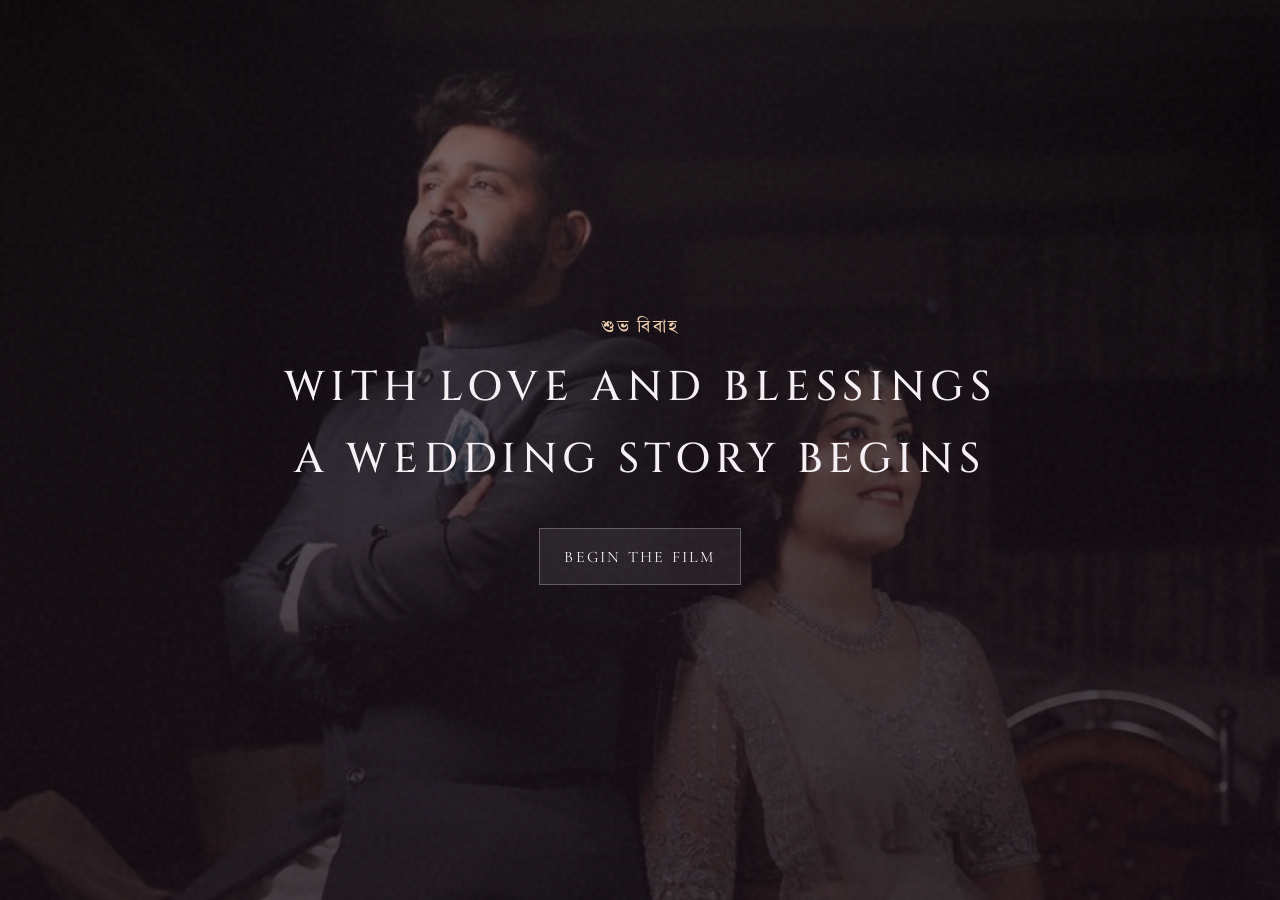
==== commit f756c724: "Restore the cinematic photo film and auto-play the local wedding song." ====
--- a/index.html
+++ b/index.html
@@ -49,53 +49,21 @@
     </nav>
 
     <section class="gate" id="gate" aria-label="Open the wedding invitation">
-      <div class="gate-shell">
-        <header class="gate-brand">
-          <span>Sudeshna &amp; Arkit</span>
-          <span>Kolkata · 2026</span>
-        </header>
-
-        <div class="gate-grid">
-          <div class="gate-copy">
-            <p class="eyebrow">শুভ বিবাহ · Wedding invitation</p>
-            <h1>Everything you need for this wedding story.</h1>
-            <p class="gate-lead">
-              A cinematic Bengali invitation for Sudeshna and Arkit — glossy portraits, family credits, and the
-              evening at Lalita Banquet, written as real typography.
-            </p>
-            <div class="gate-meta">
-              <span>5 December 2026</span>
-              <span>Saturday · 7 PM</span>
-              <span>Lalita Banquet</span>
-            </div>
-            <button class="seal" id="enter" type="button">
-              <span>Begin the film</span>
-              <i aria-hidden="true">→</i>
-            </button>
-          </div>
-
-          <figure class="hero-frame">
-            <div class="hero-bezel">
-              <img src="assets/couple-formal.jpeg" alt="Sudeshna and Arkit in a formal wedding portrait" />
-              <span class="gloss" aria-hidden="true"></span>
-            </div>
-            <figcaption>
-              <strong>Sudeshna &amp; Arkit</strong>
-              <em>সুদেষ্ণা এবং আরকিত</em>
-            </figcaption>
-          </figure>
-        </div>
-
-        <div class="gate-ornaments" aria-hidden="true">
-          <img class="gate-motif gate-kalash" src="assets/motif-kalash.png" alt="" />
-          <img class="gate-motif gate-shankha" src="assets/motif-shankha.png" alt="" />
-        </div>
+      <div class="gate-veil" aria-hidden="true"></div>
+      <div class="gate-copy">
+        <p class="whisper">শুভ বিবাহ</p>
+        <p class="gate-line" id="gate-line-1">With love and blessings</p>
+        <p class="gate-line" id="gate-line-2">A wedding story begins</p>
+        <button class="seal" id="enter" type="button">
+          <span>Begin the film</span>
+        </button>
       </div>
     </section>
 
+    <audio id="wedding-song" src="assets/wedding-song.mp3" loop preload="auto"></audio>
+
     <div class="music-dock" id="music-dock" hidden>
       <div class="music-cover">
-        <img src="assets/motif-shankha.png" alt="" />
         <span>Tumi Amar Chirosathi</span>
       </div>
       <button class="music-toggle" id="music-toggle" type="button">Music on</button>
@@ -103,9 +71,6 @@
 
     <main id="story" hidden>
       <section class="film" id="film" aria-label="Wedding cinema">
-        <img class="film-alpana film-alpana-l" src="assets/motif-alpana.png" alt="" />
-        <img class="film-alpana film-alpana-r" src="assets/motif-alpana.png" alt="" />
-
         <article class="shot" data-duration="6500">
           <div class="shot-media focus-faces">
             <img src="assets/couple-formal.jpeg" alt="Sudeshna and Arkit in a formal portrait" />
@@ -135,7 +100,6 @@
             <span class="gloss" aria-hidden="true"></span>
           </div>
           <aside class="caption">
-            <img class="caption-motif" src="assets/motif-topor.png" alt="" />
             <p class="reveal kicker">The groom</p>
             <p class="reveal delay-1 script-line">Arkit</p>
             <p class="reveal delay-2 bn-name">বর · আরকিত</p>
--- a/styles.css
+++ b/styles.css
@@ -141,38 +141,56 @@
 }
 
 .gate {
+  position: fixed;
+  inset: 0;
+  z-index: 30;
+  display: grid;
+  place-items: center;
+  overflow: hidden;
+  background: #21151f;
+}
+
+.gate-veil {
+  position: absolute;
+  inset: 0;
+  background:
+    radial-gradient(ellipse at 50% 20%, rgb(196 168 194 / 0.16), transparent 36rem),
+    url("assets/couple-formal.jpeg") center 18% / cover no-repeat;
+  filter: saturate(0.72) contrast(1.08);
+  transform: scale(1.08);
+  animation: gate-drift 22s var(--ease) infinite alternate;
+}
+
+.gate-veil::after {
+  position: absolute;
+  inset: 0;
+  background: linear-gradient(180deg, rgb(33 21 31 / 0.5), rgb(33 21 31 / 0.82) 70%);
+  content: "";
+}
+
+.gate-copy {
   position: relative;
-  z-index: 30;
-  min-height: 100dvh;
-  overflow: hidden;
-  background:
-    radial-gradient(ellipse at 88% 12%, rgb(240 208 176 / 0.55), transparent 28rem),
-    radial-gradient(ellipse at 8% 88%, rgb(199 146 108 / 0.18), transparent 22rem),
-    var(--ivory);
-}
-
-.gate-shell {
-  width: min(1180px, calc(100% - 2rem));
-  margin: 0 auto;
-  padding: 1.4rem 0 3rem;
-}
-
-.gate-brand {
-  display: flex;
-  justify-content: space-between;
-  margin-bottom: 2.4rem;
-  color: var(--mahogany);
+  z-index: 1;
+  padding: 2rem 1.25rem;
+  text-align: center;
+}
+
+.gate-line {
+  margin: 0;
+  opacity: 0;
+  color: #f7f1f6;
   font-family: var(--display);
-  font-size: 0.68rem;
-  letter-spacing: 0.2em;
-  text-transform: uppercase;
-}
-
-.gate-grid {
-  display: grid;
-  grid-template-columns: minmax(0, 1.05fr) minmax(0, 0.95fr);
-  gap: 3.5rem;
-  align-items: center;
+  font-size: clamp(1.35rem, 5vw, 2.6rem);
+  font-weight: 500;
+  letter-spacing: 0.14em;
+  text-transform: uppercase;
+  transform: translateY(18px);
+  animation: rise 1.6s var(--ease) forwards;
+}
+
+#gate-line-2 {
+  margin-top: 0.55rem;
+  animation-delay: 0.7s;
 }
 
 .eyebrow {
@@ -187,7 +205,6 @@
   letter-spacing: 0.08em;
 }
 
-.gate-copy h1,
 .section-head h2,
 .closing h2 {
   margin: 0;
@@ -196,30 +213,6 @@
   font-weight: 400;
   line-height: 0.98;
   letter-spacing: -0.03em;
-}
-
-.gate-lead {
-  max-width: 34rem;
-  margin: 1.3rem 0 0;
-  color: var(--mahogany);
-  font-size: 1.2rem;
-}
-
-.gate-meta {
-  display: flex;
-  flex-wrap: wrap;
-  gap: 0.55rem;
-  margin-top: 1.6rem;
-}
-
-.gate-meta span {
-  padding: 0.4rem 0.75rem;
-  border: 1px solid rgb(199 146 108 / 0.35);
-  border-radius: 999px;
-  background: rgb(251 246 240 / 0.7);
-  color: var(--mahogany);
-  font-size: 0.86rem;
-  letter-spacing: 0.06em;
 }
 
 .hero-frame {
@@ -277,17 +270,6 @@
   font-family: var(--bengali);
   font-style: normal;
 }
-
-.gate-ornaments { pointer-events: none; }
-
-.gate-motif {
-  position: absolute;
-  width: min(18vw, 7.2rem);
-  filter: drop-shadow(0 12px 20px rgb(29 6 4 / 0.12));
-}
-
-.gate-kalash { right: 4%; bottom: 6%; }
-.gate-shankha { left: 3%; bottom: 8%; }
 
 .seal {
   display: inline-flex;
@@ -318,6 +300,17 @@
 .seal:hover { transform: translateY(-2px); }
 .seal:active { transform: scale(0.98); }
 
+.gate .seal {
+  margin-top: 2.4rem;
+  padding: 0.95rem 1.5rem;
+  border: 1px solid rgb(247 241 246 / 0.28);
+  border-radius: 0;
+  background: rgb(247 241 246 / 0.08);
+  color: #f7f1f6;
+}
+
+.gate .seal i { display: none; }
+
 .gate.is-away {
   pointer-events: none;
   animation: fade-out 900ms var(--ease) forwards;
@@ -325,9 +318,9 @@
 
 .music-dock {
   position: fixed;
-  z-index: 22;
+  z-index: 26;
+  top: 5.2rem;
   left: 1rem;
-  bottom: 1rem;
   width: 13.75rem;
 }
 
@@ -824,6 +817,14 @@
   font-size: 0.85rem;
 }
 
+@keyframes rise {
+  to { opacity: 1; transform: none; }
+}
+
+@keyframes gate-drift {
+  to { transform: scale(1.16) translate3d(0, -2%, 0); }
+}
+
 @keyframes fade-out {
   to { opacity: 0; visibility: hidden; }
 }
@@ -861,16 +862,14 @@
   .motif-row { grid-template-columns: 1fr; }
   .moment-wide { grid-row: auto; }
   .moment-wide .photo-bezel { height: auto; aspect-ratio: 4 / 5; }
-  .gate-copy h1 { max-width: 14ch; }
 }
 
 @media (max-width: 720px) {
   .caption { padding: 0.85rem 0.9rem; }
-  .music-dock { left: 0.7rem; bottom: 0.7rem; width: 12rem; }
+  .music-dock { left: 0.7rem; top: 4.6rem; width: 12rem; }
   .script-line { font-size: clamp(2rem, 10vw, 3rem); }
   .paper { padding-top: 4.6rem; }
   .family-contacts { flex-direction: column; gap: 0.45rem; }
-  .gate-motif { width: 4.6rem; }
 }
 
 @media (prefers-reduced-motion: reduce) {
@@ -878,6 +877,6 @@
     animation: none !important;
     transition: none !important;
   }
-  .reveal { opacity: 1; filter: none; transform: none; }
+  .reveal, .gate-line { opacity: 1; filter: none; transform: none; }
   .shot-media img { transform: none; }
 }
